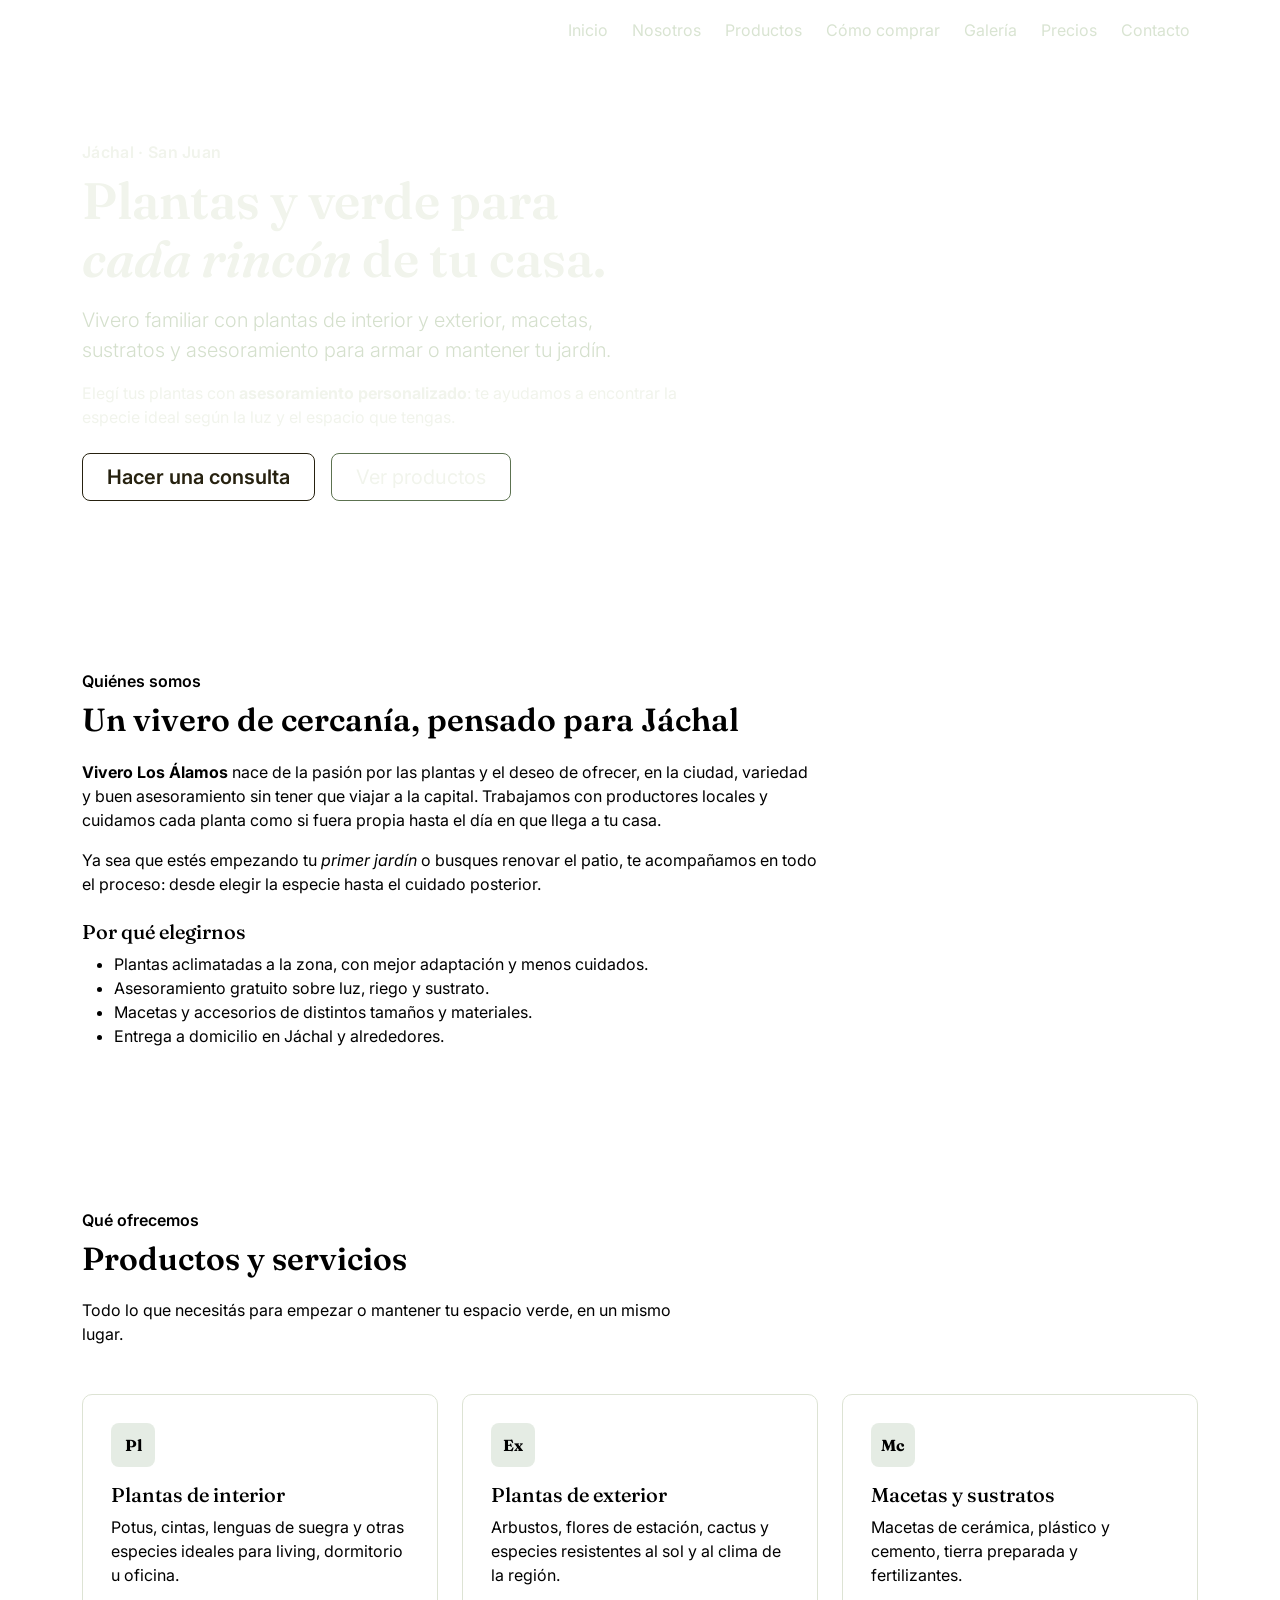
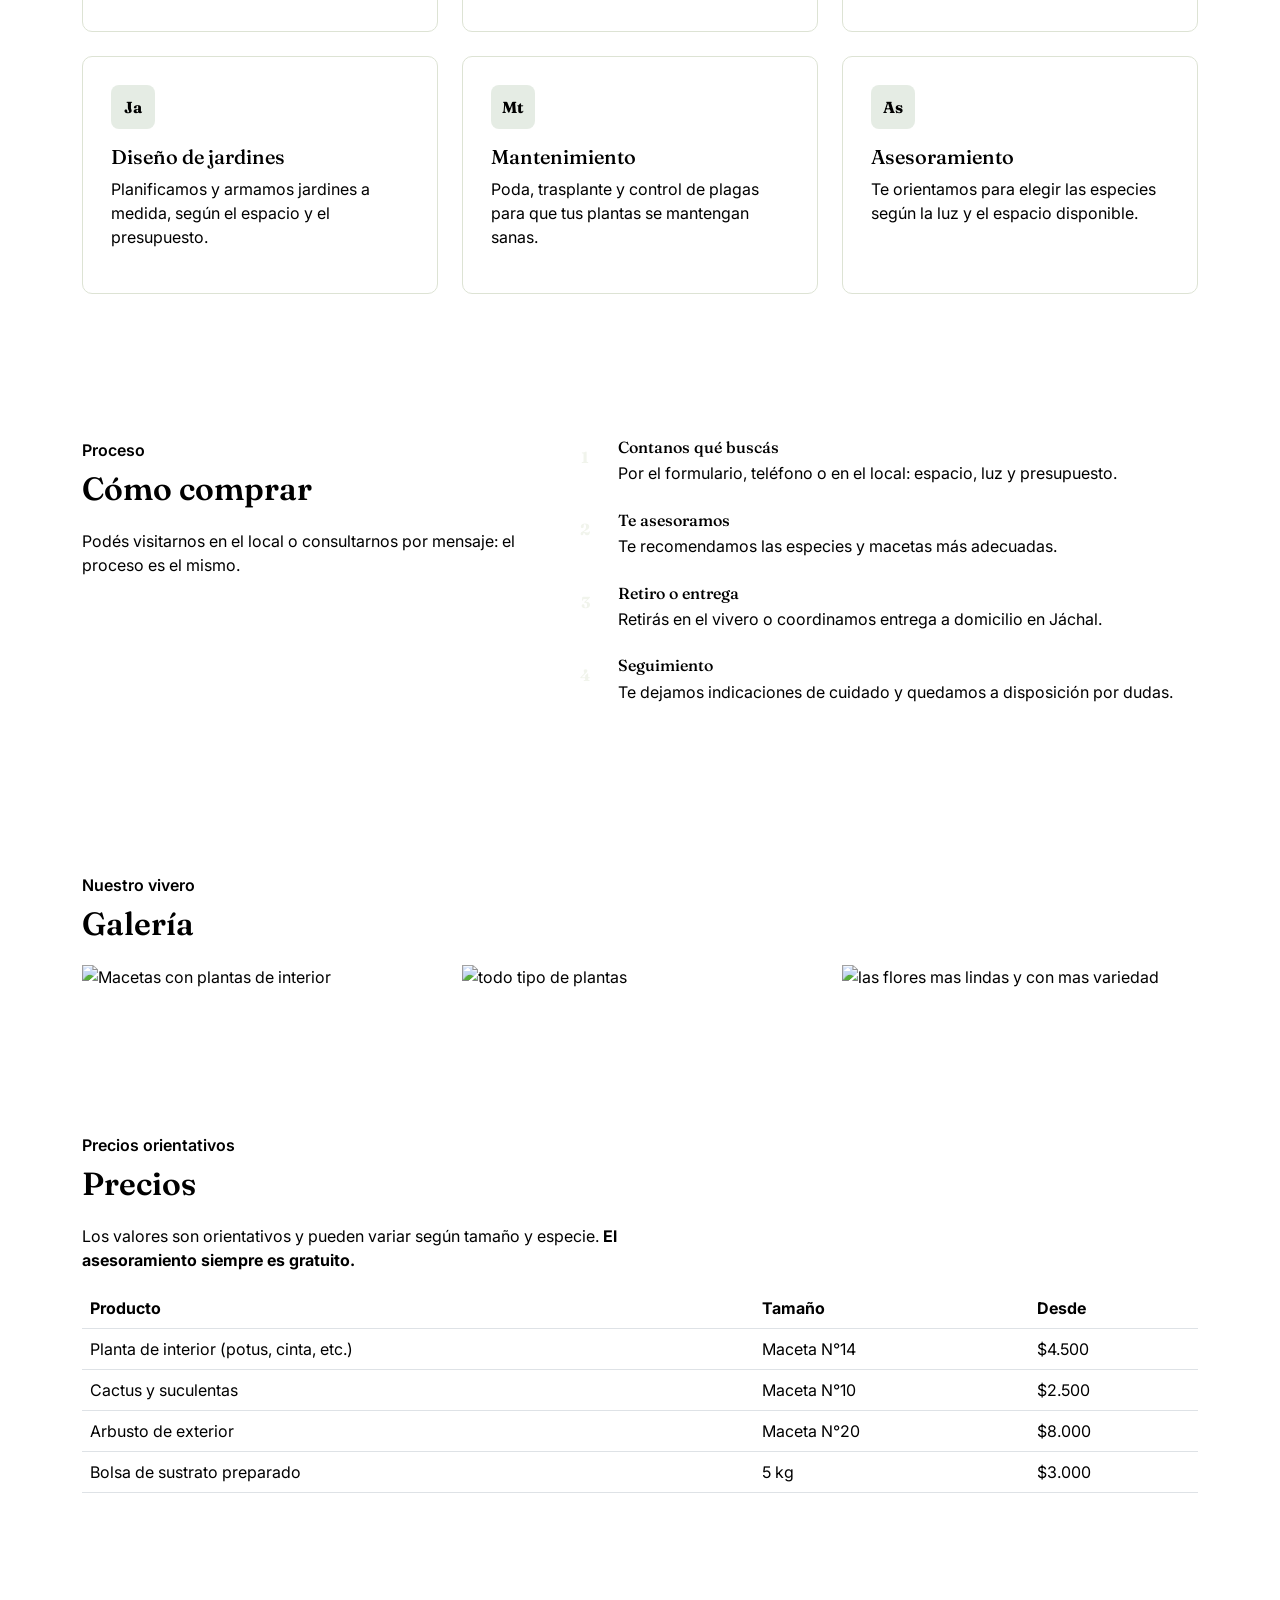
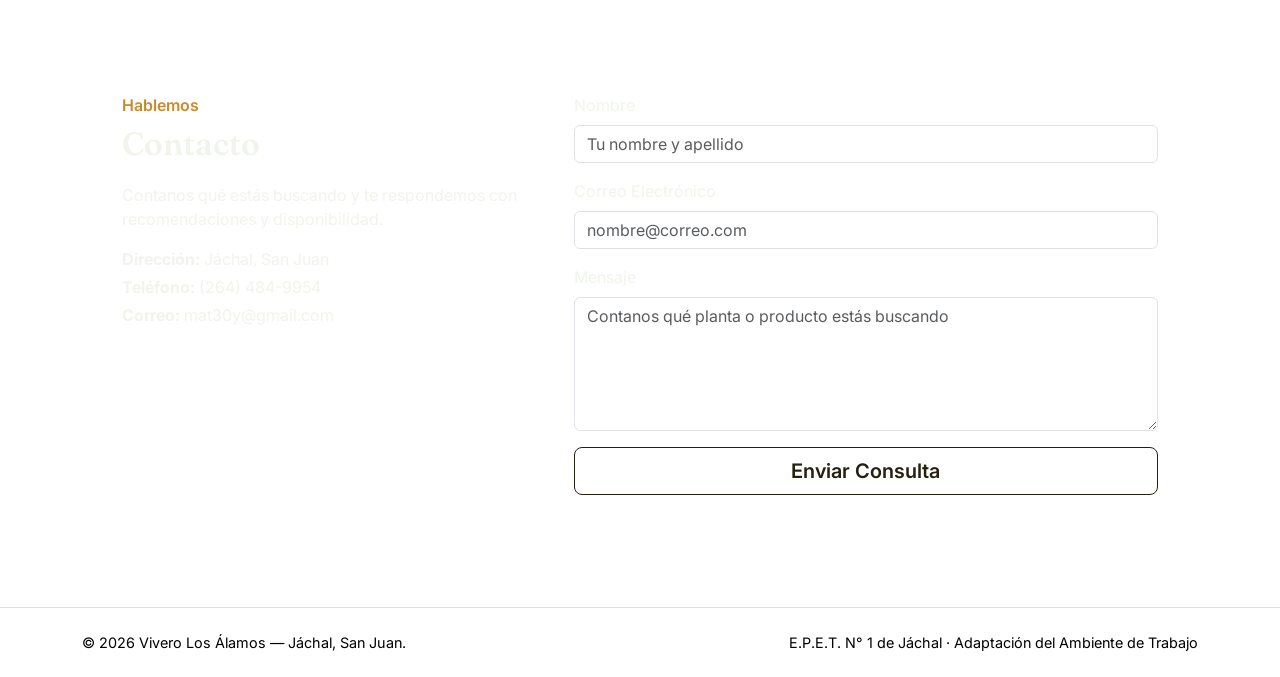
==== index2.html @ a62aab93 "Add files via upload" ====
<!DOCTYPE html>
<html lang="es">
<head>
  <meta charset="UTF-8" />
  <meta name="viewport" content="width=device-width, initial-scale=1.0" />
  <title>Vivero Los Álamos | Plantas, macetas y jardinería en Jáchal</title>
  <meta name="description" content="Vivero en Jáchal, San Juan: plantas de interior y exterior, macetas, sustratos y asesoramiento en jardinería." />

  <!-- Bootstrap 5 CSS -->
  <link
    href="https://cdnjs.cloudflare.com/ajax/libs/bootstrap/5.3.3/css/bootstrap.min.css"
    rel="stylesheet"
  />

  <!-- Tipografías -->
  <link rel="preconnect" href="https://fonts.googleapis.com" />
  <link
    href="https://fonts.googleapis.com/css2?family=Inter:wght@400;500;600&family=Fraunces:opsz,wght@9..144,500;9..144,600&display=swap"
    rel="stylesheet"
  />

  <!-- Estilos propios (siempre después de Bootstrap) -->
  <link rel="stylesheet" href="css/style.css" />
</head>
<body>

  <!-- ===================== NAVBAR ===================== -->
  <nav class="navbar navbar-expand-lg navbar-dark navbar-vivero sticky-top">
    <div class="container">
      <a class="navbar-brand" href="#inicio">Vivero Los Álamos</a>
      <button
        class="navbar-toggler"
        type="button"
        data-bs-toggle="collapse"
        data-bs-target="#menuPrincipal"
        aria-controls="menuPrincipal"
        aria-expanded="false"
        aria-label="Abrir menú"
      >
        <span class="navbar-toggler-icon"></span>
      </button>
      <div class="collapse navbar-collapse" id="menuPrincipal">
        <ul class="navbar-nav ms-auto gap-lg-2">
          <li class="nav-item"><a class="nav-link" href="#inicio">Inicio</a></li>
          <li class="nav-item"><a class="nav-link" href="#nosotros">Nosotros</a></li>
          <li class="nav-item"><a class="nav-link" href="#productos">Productos</a></li>
          <li class="nav-item"><a class="nav-link" href="#trabajo">Cómo comprar</a></li>
          <li class="nav-item"><a class="nav-link" href="#galeria">Galería</a></li>
          <li class="nav-item"><a class="nav-link" href="#precios">Precios</a></li>
          <li class="nav-item"><a class="nav-link" href="#contacto">Contacto</a></li>
        </ul>
      </div>
    </div>
  </nav>

  <!-- ===================== HERO ===================== -->
  <header class="hero" id="inicio">
    <div class="container">
      <div class="row align-items-center">
        <div class="col-lg-7">
          <p class="badge-line mb-2">Jáchal · San Juan</p>
          <h1>Plantas y verde para <em>cada rincón</em> de tu casa.</h1>
          <p class="lead mt-3">
            Vivero familiar con plantas de interior y exterior, macetas, sustratos y
            asesoramiento para armar o mantener tu jardín.
          </p>
          <p>
            Elegí tus plantas con <strong>asesoramiento personalizado</strong>: te ayudamos
            a encontrar la especie ideal según la luz y el espacio que tengas.
          </p>
          <div class="d-flex flex-wrap gap-3 mt-4">
            <a href="#contacto" class="btn btn-ochre btn-lg px-4">Hacer una consulta</a>
            <a href="#productos" class="btn btn-outline-light-custom btn-lg px-4">Ver productos</a>
          </div>
        </div>
      </div>
    </div>
  </header>

  <!-- ===================== NOSOTROS ===================== -->
  <section id="nosotros">
    <div class="container">
      <div class="row">
        <div class="col-lg-8">
          <p class="section-label">Quiénes somos</p>
          <h2 class="section-title">Un vivero de cercanía, pensado para Jáchal</h2>
          <p>
            <strong>Vivero Los Álamos</strong> nace de la pasión por las plantas y el deseo de
            ofrecer, en la ciudad, variedad y buen asesoramiento sin tener que viajar a la
            capital. Trabajamos con productores locales y cuidamos cada planta como si fuera
            propia hasta el día en que llega a tu casa.
          </p>
          <p>
            Ya sea que estés empezando tu <em>primer jardín</em> o busques renovar el patio,
            te acompañamos en todo el proceso: desde elegir la especie hasta el cuidado
            posterior.
          </p>
          <h3 class="h5 mt-4">Por qué elegirnos</h3>
          <ul>
            <li>Plantas aclimatadas a la zona, con mejor adaptación y menos cuidados.</li>
            <li>Asesoramiento gratuito sobre luz, riego y sustrato.</li>
            <li>Macetas y accesorios de distintos tamaños y materiales.</li>
            <li>Entrega a domicilio en Jáchal y alrededores.</li>
          </ul>
        </div>
      </div>
    </div>
  </section>

  <!-- ===================== PRODUCTOS ===================== -->
  <section id="productos" class="bg-white">
    <div class="container">
      <p class="section-label">Qué ofrecemos</p>
      <h2 class="section-title">Productos y servicios</h2>
      <p class="mb-5" style="max-width: 60ch;">
        Todo lo que necesitás para empezar o mantener tu espacio verde, en un mismo lugar.
      </p>

      <div class="row g-4">
        <div class="col-md-6 col-lg-4">
          <div class="service-card">
            <div class="service-icon">Pl</div>
            <h3 class="h5">Plantas de interior</h3>
            <p>
              Potus, cintas, lenguas de suegra y otras especies ideales para living,
              dormitorio u oficina.
            </p>
          </div>
        </div>
        <div class="col-md-6 col-lg-4">
          <div class="service-card">
            <div class="service-icon">Ex</div>
            <h3 class="h5">Plantas de exterior</h3>
            <p>
              Arbustos, flores de estación, cactus y especies resistentes al sol y al clima
              de la región.
            </p>
          </div>
        </div>
        <div class="col-md-6 col-lg-4">
          <div class="service-card">
            <div class="service-icon">Mc</div>
            <h3 class="h5">Macetas y sustratos</h3>
            <p>Macetas de cerámica, plástico y cemento, tierra preparada y fertilizantes.</p>
          </div>
        </div>
        <div class="col-md-6 col-lg-4">
          <div class="service-card">
            <div class="service-icon">Ja</div>
            <h3 class="h5">Diseño de jardines</h3>
            <p>Planificamos y armamos jardines a medida, según el espacio y el presupuesto.</p>
          </div>
        </div>
        <div class="col-md-6 col-lg-4">
          <div class="service-card">
            <div class="service-icon">Mt</div>
            <h3 class="h5">Mantenimiento</h3>
            <p>Poda, trasplante y control de plagas para que tus plantas se mantengan sanas.</p>
          </div>
        </div>
        <div class="col-md-6 col-lg-4">
          <div class="service-card">
            <div class="service-icon">As</div>
            <h3 class="h5">Asesoramiento</h3>
            <p>Te orientamos para elegir las especies según la luz y el espacio disponible.</p>
          </div>
        </div>
      </div>
    </div>
  </section>

  <!-- ===================== CÓMO COMPRAR ===================== -->
  <section id="trabajo">
    <div class="container">
      <div class="row g-5">
        <div class="col-lg-5">
          <p class="section-label">Proceso</p>
          <h2 class="section-title">Cómo comprar</h2>
          <p>
            Podés visitarnos en el local o consultarnos por mensaje: el proceso es el mismo.
          </p>
        </div>
        <div class="col-lg-7">
          <ol class="steps-list">
            <li>
              <h4 class="h6 mb-1">Contanos qué buscás</h4>
              <p class="mb-0">Por el formulario, teléfono o en el local: espacio, luz y presupuesto.</p>
            </li>
            <li>
              <h4 class="h6 mb-1">Te asesoramos</h4>
              <p class="mb-0">Te recomendamos las especies y macetas más adecuadas.</p>
            </li>
            <li>
              <h4 class="h6 mb-1">Retiro o entrega</h4>
              <p class="mb-0">Retirás en el vivero o coordinamos entrega a domicilio en Jáchal.</p>
            </li>
            <li>
              <h4 class="h6 mb-1">Seguimiento</h4>
              <p class="mb-0">Te dejamos indicaciones de cuidado y quedamos a disposición por dudas.</p>
            </li>
          </ol>
        </div>
      </div>
    </div>
  </section>

  <!-- ===================== GALERÍA ===================== -->
  <section id="galeria" class="bg-white">
    <div class="container">
      <p class="section-label">Nuestro vivero</p>
      <h2 class="section-title">Galería</h2>
      <div class="row g-4">
        <div class="col-md-4">
          <img
            src="img/vivero.jfif"
            alt="Macetas con plantas de interior"
            class="imagenes"
          />
        </div>
        <div class="col-md-4">
          <img
            src="img/vivero2.jfif"
            alt="todo tipo de plantas"
            class="imágenes"
          />
        </div>
        <div class="col-md-4">
          <img
            src="img/vivero3.jfif"
            alt="las flores mas lindas y con mas variedad"
            class="imágenes"
          />
        </div>
      </div>
    </div>
  </section>

  <!-- ===================== PRECIOS ===================== -->
  <section id="precios">
    <div class="container">
      <p class="section-label">Precios orientativos</p>
      <h2 class="section-title">Precios</h2>
      <p style="max-width: 60ch;">
        Los valores son orientativos y pueden variar según tamaño y especie.
        <strong>El asesoramiento siempre es gratuito.</strong>
      </p>
      <div class="table-responsive">
        <table class="table table-hover table-vivero align-middle">
          <thead>
            <tr>
              <th scope="col">Producto</th>
              <th scope="col">Tamaño</th>
              <th scope="col">Desde</th>
            </tr>
          </thead>
          <tbody>
            <tr>
              <td>Planta de interior (potus, cinta, etc.)</td>
              <td>Maceta N°14</td>
              <td>$4.500</td>
            </tr>
            <tr>
              <td>Cactus y suculentas</td>
              <td>Maceta N°10</td>
              <td>$2.500</td>
            </tr>
            <tr>
              <td>Arbusto de exterior</td>
              <td>Maceta N°20</td>
              <td>$8.000</td>
            </tr>
            <tr>
              <td>Bolsa de sustrato preparado</td>
              <td>5 kg</td>
              <td>$3.000</td>
            </tr>
          </tbody>
        </table>
      </div>
    </div>
  </section>

  <!-- ===================== CONTACTO ===================== -->
  <section id="contacto" class="bg-white">
    <div class="container">
      <div class="contact-panel">
        <div class="row g-5">
          <div class="col-lg-5">
            <p class="section-label" style="color:#c98a2c;">Hablemos</p>
            <h2 class="section-title">Contacto</h2>
            <p>
              Contanos qué estás buscando y te respondemos con recomendaciones y
              disponibilidad.
            </p>
            <p class="mb-1"><strong>Dirección:</strong> Jáchal, San Juan</p>
            <p class="mb-1"><strong>Teléfono:</strong> <a href="tel:+542644849954">(264) 484-9954</a></p>
            <p><strong>Correo:</strong> <a href="mailto:mat30y@gmail.com">mat30y@gmail.com</a></p>
          </div>

          <div class="col-lg-7">
            <!--
              ============================================================
              FORMULARIO — API de FormSubmit (estructura de producción,
              igual a la de la Guía N° 5)
              ============================================================
              1) El action ya apunta a mat30y@gmail.com. La primera vez
                 que llegue un envío, FormSubmit pide confirmar el correo
                 con un clic: hacelo para activarlo.
              2) El campo oculto _next hoy dice "COMPLETAR-DESPUES", porque
                 la URL de GitHub Pages recién existe una vez publicado el
                 sitio. Apenas actives GitHub Pages, volvé acá y
                 reemplazá ese valor por tu URL real, por ejemplo:
                 https://tu-usuario.github.io/tu-repositorio/
                 Nunca debe quedar apuntando a localhost.
              3) _captcha=false deshabilita el captcha de FormSubmit.
              ============================================================
            -->
            <form id="formulario" action="https://formsubmit.co/mat30y@gmail.com" method="POST">
              <input type="hidden" name="_subject" value="Nuevo mensaje desde Vivero Los Álamos" />
              <input type="hidden" name="_captcha" value="false" />
              <input type="hidden" name="_next" value="COMPLETAR-DESPUES-CON-LA-URL-DE-GITHUB-PAGES" />

              <div class="mb-3">
                <label for="nombre" class="form-label">Nombre</label>
                <input
                  type="text"
                  class="form-control"
                  id="nombre"
                  name="Nombre"
                  placeholder="Tu nombre y apellido"
                  required
                />
              </div>

              <div class="mb-3">
                <label for="correo" class="form-label">Correo Electrónico</label>
                <input
                  type="email"
                  class="form-control"
                  id="correo"
                  name="Correo"
                  placeholder="nombre@correo.com"
                  required
                />
              </div>

              <div class="mb-3">
                <label for="mensaje" class="form-label">Mensaje</label>
                <textarea
                  class="form-control"
                  id="mensaje"
                  name="Mensaje"
                  rows="5"
                  placeholder="Contanos qué planta o producto estás buscando"
                  required
                ></textarea>
              </div>

              <button type="submit" class="btn btn-ochre btn-lg w-100">Enviar Consulta</button>
            </form>
          </div>
        </div>
      </div>
    </div>
  </section>

  <!-- ===================== FOOTER ===================== -->
  <footer>
    <div class="container d-flex flex-column flex-md-row justify-content-between align-items-center gap-2">
      <p class="mb-0">&copy; 2026 Vivero Los Álamos — Jáchal, San Juan.</p>
      <p class="mb-0">E.P.E.T. N° 1 de Jáchal · Adaptación del Ambiente de Trabajo</p>
    </div>
  </footer>

  <!-- Bootstrap 5 JS (necesario para el menú responsive) -->
  <script src="https://cdnjs.cloudflare.com/ajax/libs/bootstrap/5.3.3/js/bootstrap.bundle.min.js"></script>
</body>
</html>
---- css/style.css ----
Vivero Los Álamos

:root {
  --ink: #1f2a1c;
  --bg: #eef2e9;
  --green: #4c7a3f;
  --green-dark: #36572d;
  --ochre: #c98a2c;
  --muted: #6b7566;
  --card-bg: #ffffff;
}

body {
  background-color: var(--bg);
  color: var(--ink);
  font-family: "Inter", system-ui, sans-serif;
}

h1, h2, h3, h4, .brand {
  font-family: "Fraunces", Georgia, serif;
}

/* ---------- Navbar ---------- */
.navbar-vivero {
  background-color: var(--green-dark);
}

.navbar-vivero .navbar-brand {
  font-weight: 600;
  font-size: 1.4rem;
  color: #ffffff;
}

.navbar-vivero .nav-link {
  color: #d9e4d2;
}

.navbar-vivero .nav-link:hover,
.navbar-vivero .nav-link.active {
  color: #ffffff;
}

/* ---------- Hero ---------- */
.hero {
  background-color: var(--green-dark);
  color: #f1f4ec;
  padding: 5rem 0 6rem;
}

.hero h1 {
  font-weight: 600;
  font-size: clamp(2.2rem, 4vw, 3.4rem);
  line-height: 1.15;
  max-width: 16ch;
}

.hero .lead {
  color: #d5e0cd;
  max-width: 46ch;
}

.hero .badge-line {
  color: var(--ochre);
  font-weight: 600;
  letter-spacing: 0.02em;
}

.btn-ochre {
  background-color: var(--ochre);
  border-color: var(--ochre);
  color: #26210f;
  font-weight: 600;
}

.btn-ochre:hover {
  background-color: #b47a25;
  border-color: #b47a25;
  color: #26210f;
}

.btn-outline-light-custom {
  border: 1px solid #5c7250;
  color: #f1f4ec;
}

.btn-outline-light-custom:hover {
  background-color: #2c4624;
  color: #ffffff;
}

/* ---------- Secciones ---------- */
section {
  padding: 4.5rem 0;
}

.section-label {
  color: var(--green);
  font-weight: 600;
  margin-bottom: 0.5rem;
}

.section-title {
  font-weight: 600;
  margin-bottom: 1.25rem;
}

/* ---------- Cards de productos/servicios ---------- */
.service-card {
  background-color: var(--card-bg);
  border: 1px solid #dde3d4;
  border-radius: 10px;
  padding: 1.75rem;
  height: 100%;
  transition: border-color 0.2s ease, transform 0.2s ease;
}

.service-card:hover {
  border-color: var(--green);
  transform: translateY(-4px);
}

.service-icon {
  width: 44px;
  height: 44px;
  border-radius: 8px;
  background-color: rgba(76,122,63,0.14);
  color: var(--green-dark);
  display: flex;
  align-items: center;
  justify-content: center;
  font-weight: 700;
  margin-bottom: 1rem;
  font-family: "Fraunces", serif;
}

/* ---------- Pasos (lista ordenada) ---------- */
.steps-list {
  counter-reset: step;
  list-style: none;
  padding-left: 0;
}

.steps-list li {
  position: relative;
  padding-left: 3.2rem;
  margin-bottom: 1.6rem;
}

.steps-list li::before {
  counter-increment: step;
  content: counter(step);
  position: absolute;
  left: 0;
  top: 0;
  width: 2.3rem;
  height: 2.3rem;
  border-radius: 50%;
  background-color: var(--green-dark);
  color: #f1f4ec;
  display: flex;
  align-items: center;
  justify-content: center;
  font-weight: 700;
  font-family: "Fraunces", serif;
}

/* ---------- Galería ---------- */
.gallery-img {
  border-radius: 10px;
  width: 100%;
  height: 260px;
  object-fit: cover;
}

/* ---------- Tabla de precios ---------- */
.table-vivero thead {
  background-color: var(--green-dark);
  color: #f1f4ec;
}

/* ---------- Contacto ---------- */
.contact-panel {
  background-color: var(--green-dark);
  color: #f1f4ec;
  border-radius: 10px;
  padding: 2.5rem;
}

.contact-panel a {
  color: var(--ochre);
  text-decoration: none;
}

.form-control:focus {
  border-color: var(--green);
  box-shadow: 0 0 0 0.2rem rgba(76,122,63,0.18);
}

/* ---------- Footer ---------- */
footer {
  background-color: #ffffff;
  border-top: 1px solid #dde3d4;
  padding: 1.5rem 0;
  color: var(--muted);
  font-size: 0.9rem;
}
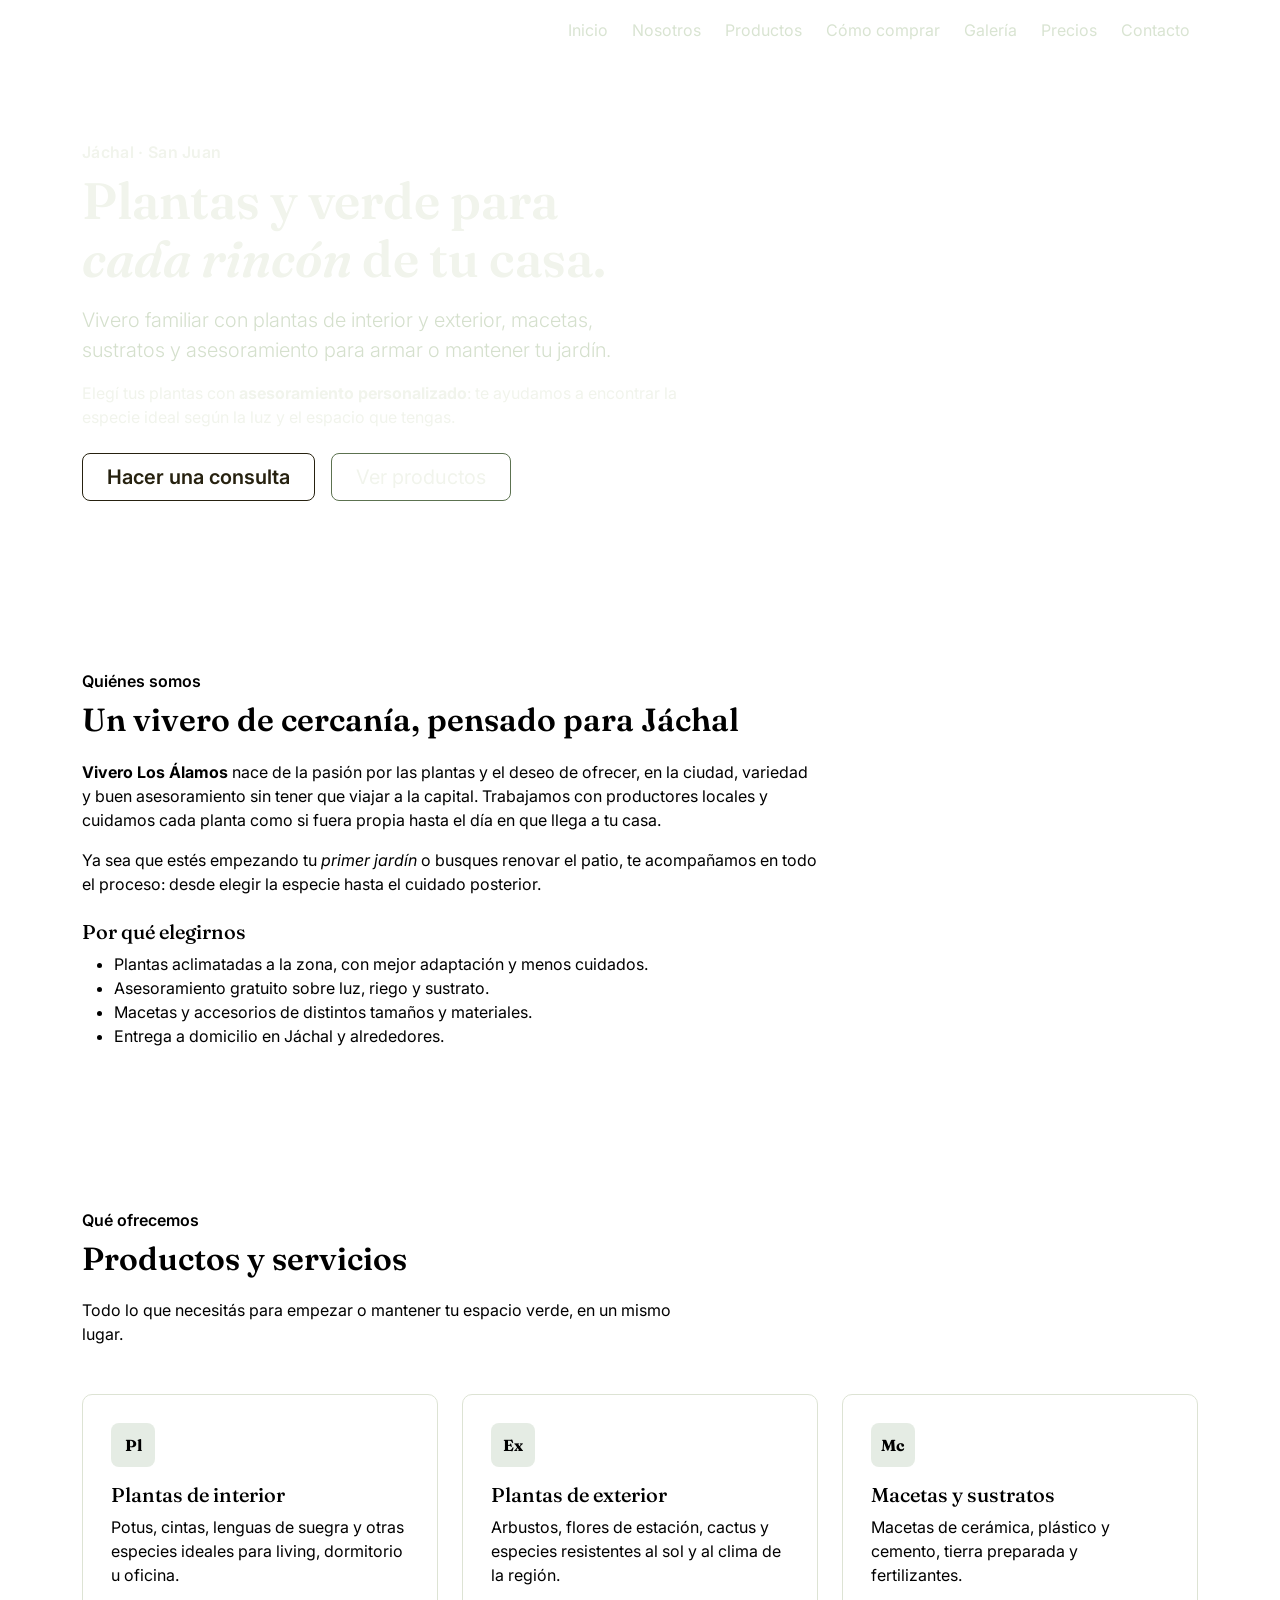
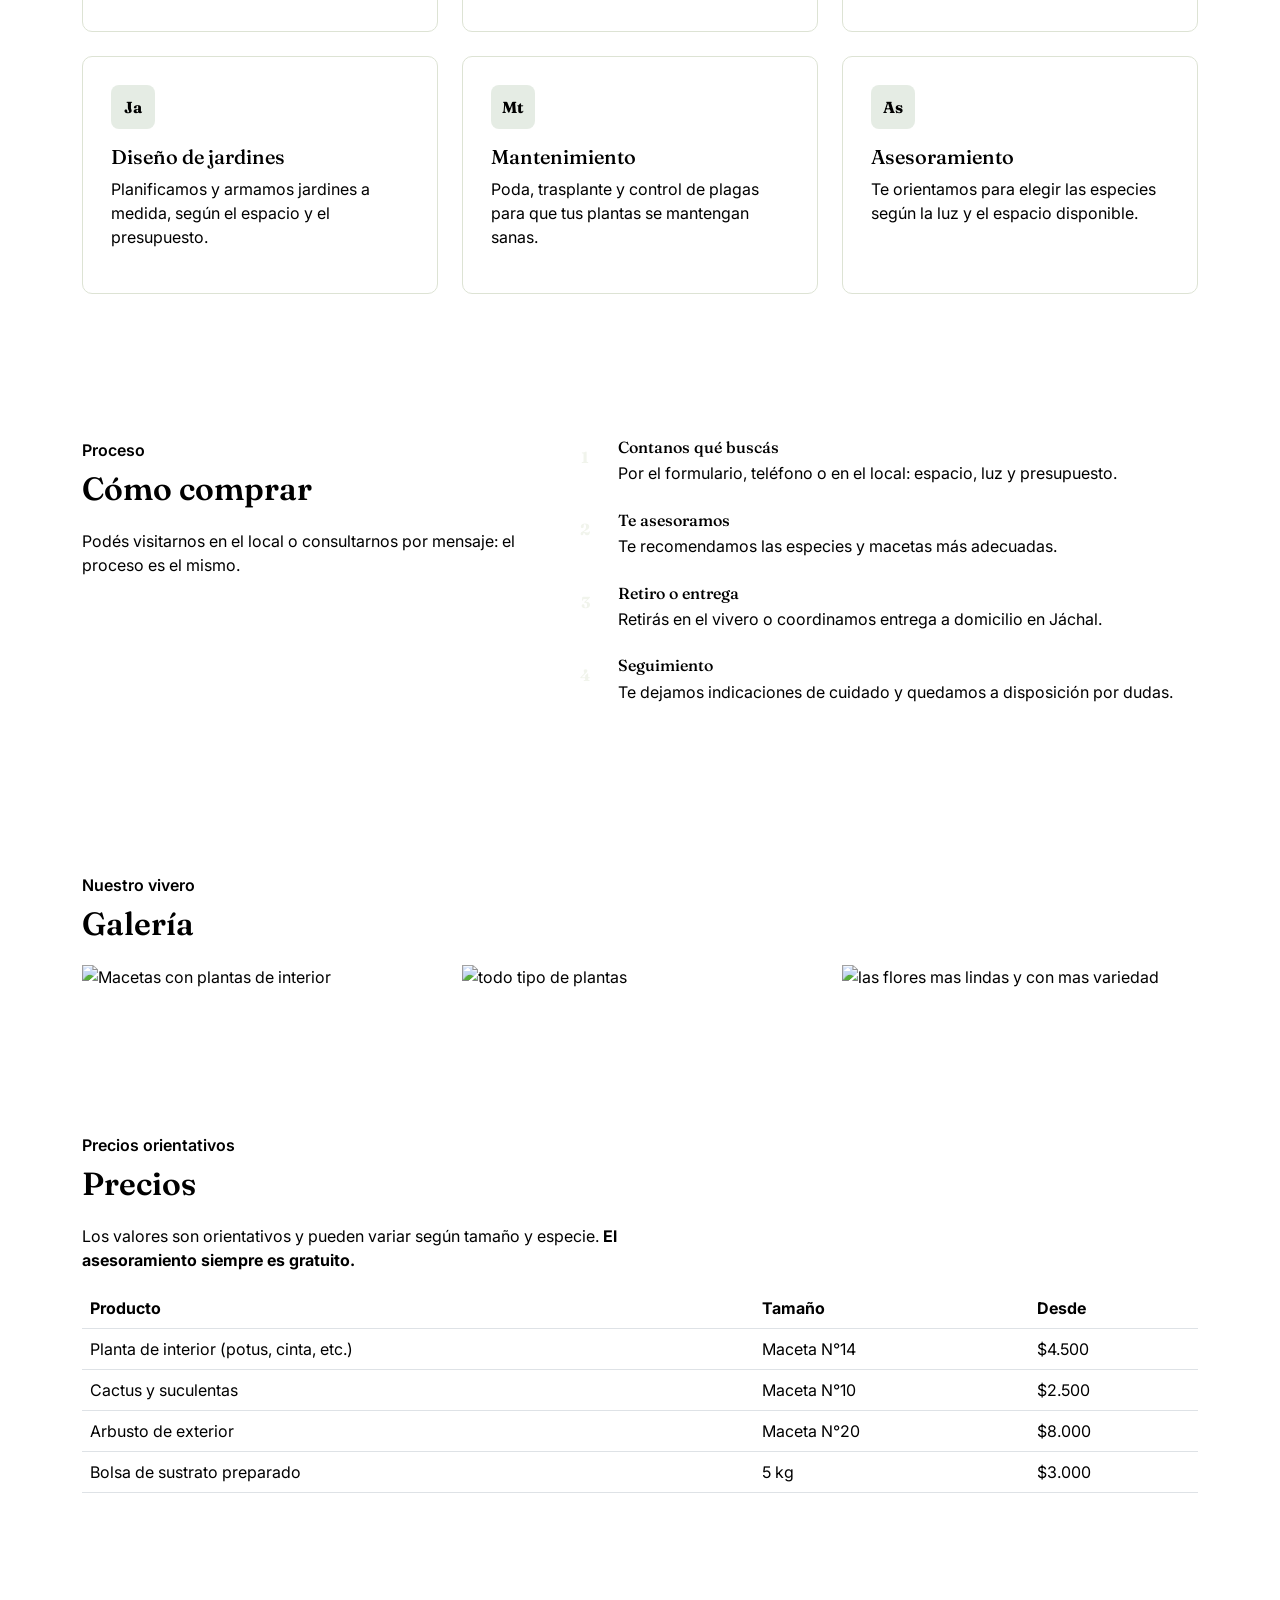
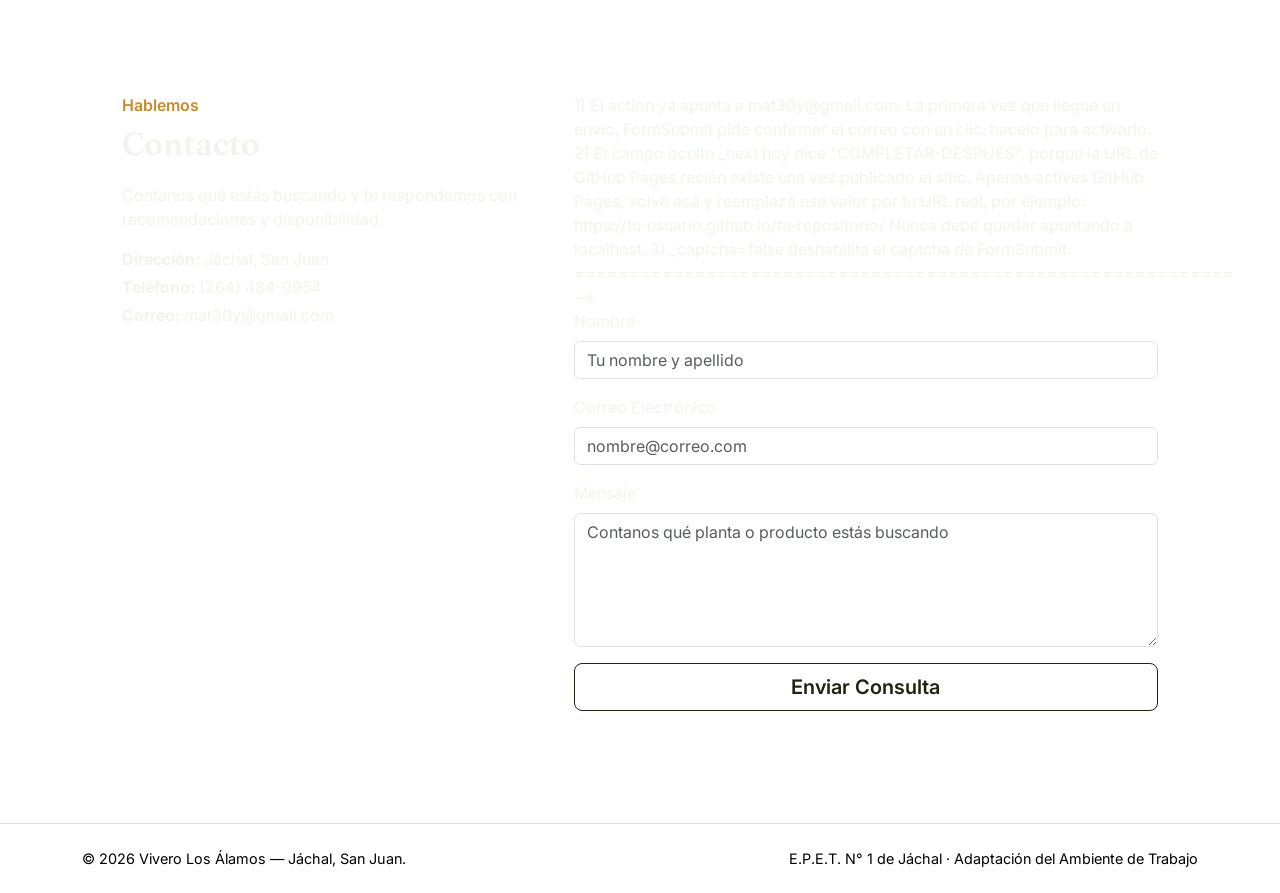
==== commit 87311797: "Add files via upload" ====
--- a/index2.html
+++ b/index2.html
@@ -298,11 +298,7 @@
           </div>
 
           <div class="col-lg-7">
-            <!--
-              ============================================================
-              FORMULARIO — API de FormSubmit (estructura de producción,
-              igual a la de la Guía N° 5)
-              ============================================================
+          
               1) El action ya apunta a mat30y@gmail.com. La primera vez
                  que llegue un envío, FormSubmit pide confirmar el correo
                  con un clic: hacelo para activarlo.
@@ -318,7 +314,7 @@
             <form id="formulario" action="https://formsubmit.co/mat30y@gmail.com" method="POST">
               <input type="hidden" name="_subject" value="Nuevo mensaje desde Vivero Los Álamos" />
               <input type="hidden" name="_captcha" value="false" />
-              <input type="hidden" name="_next" value="COMPLETAR-DESPUES-CON-LA-URL-DE-GITHUB-PAGES" />
+              <input type="hidden" name="_next" value=" https://pollin22matyy.github.io/vivero-los-alamos/" />
 
               <div class="mb-3">
                 <label for="nombre" class="form-label">Nombre</label>
